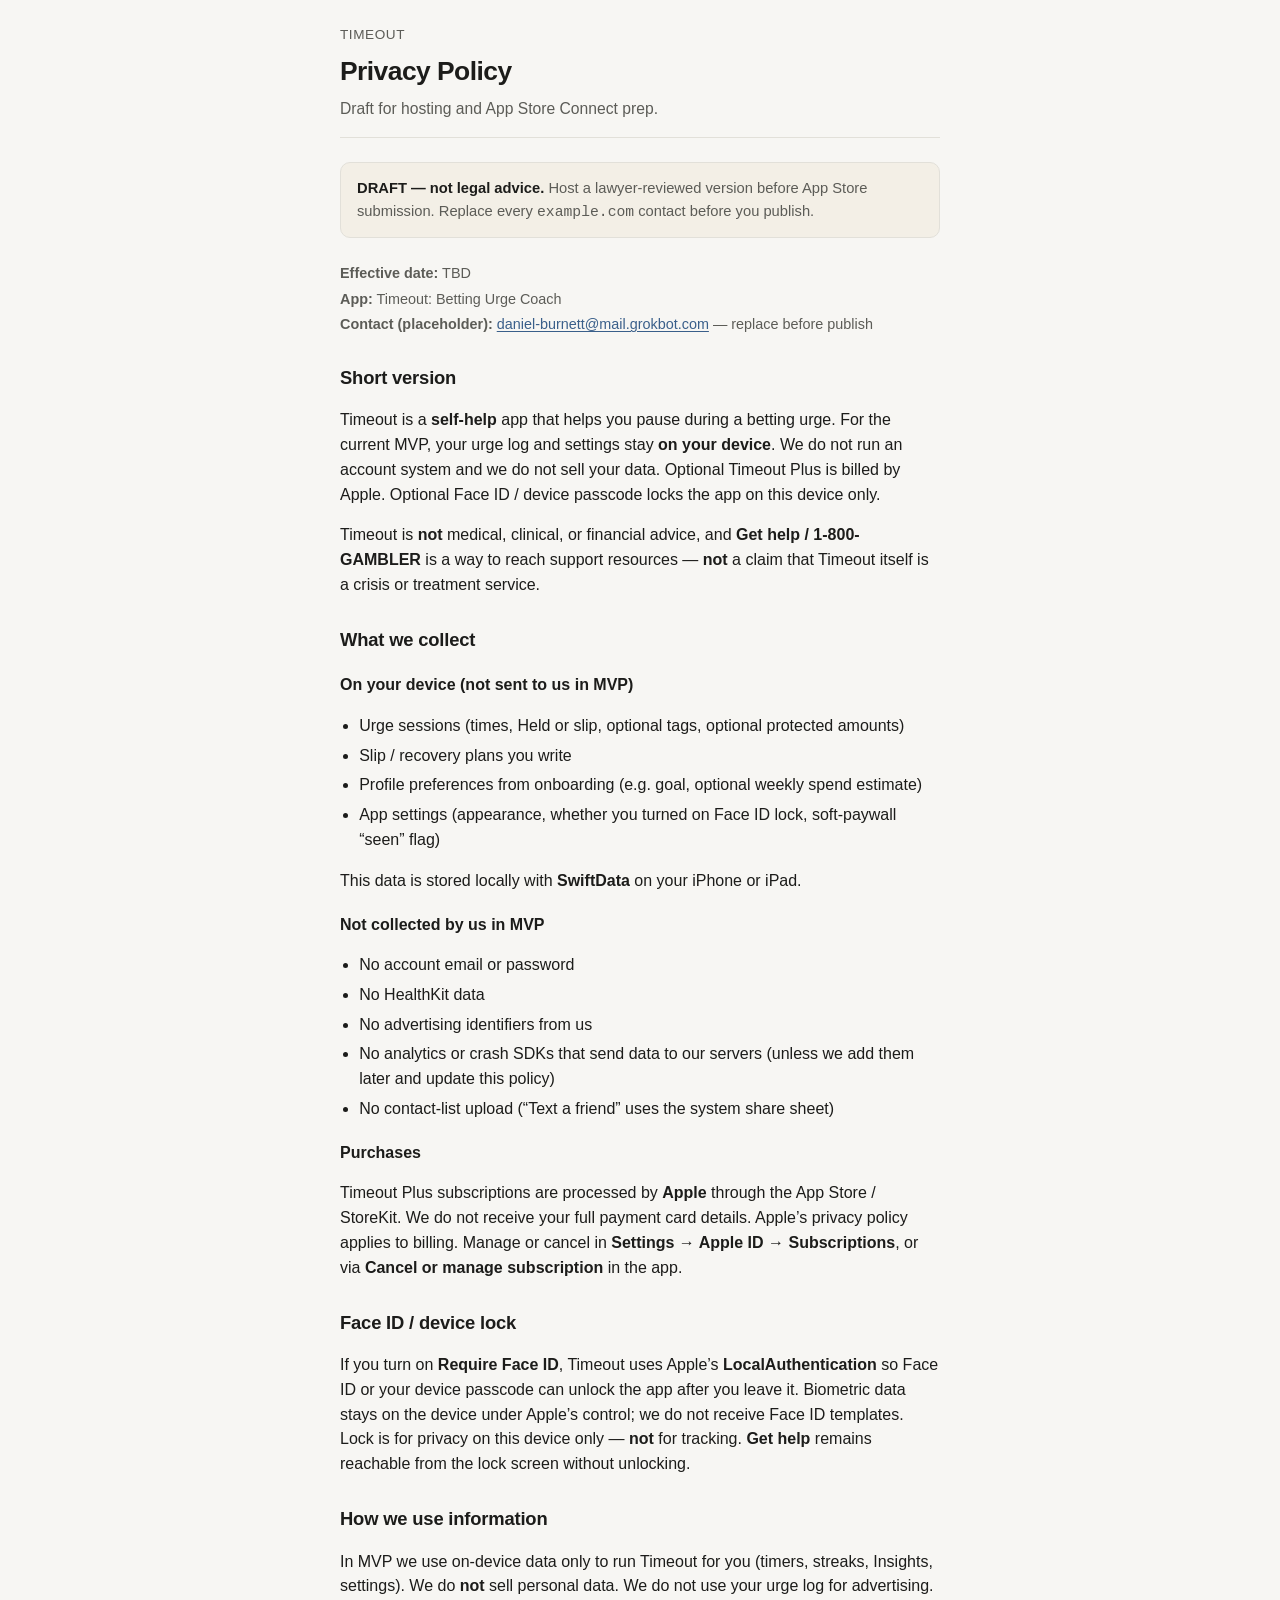
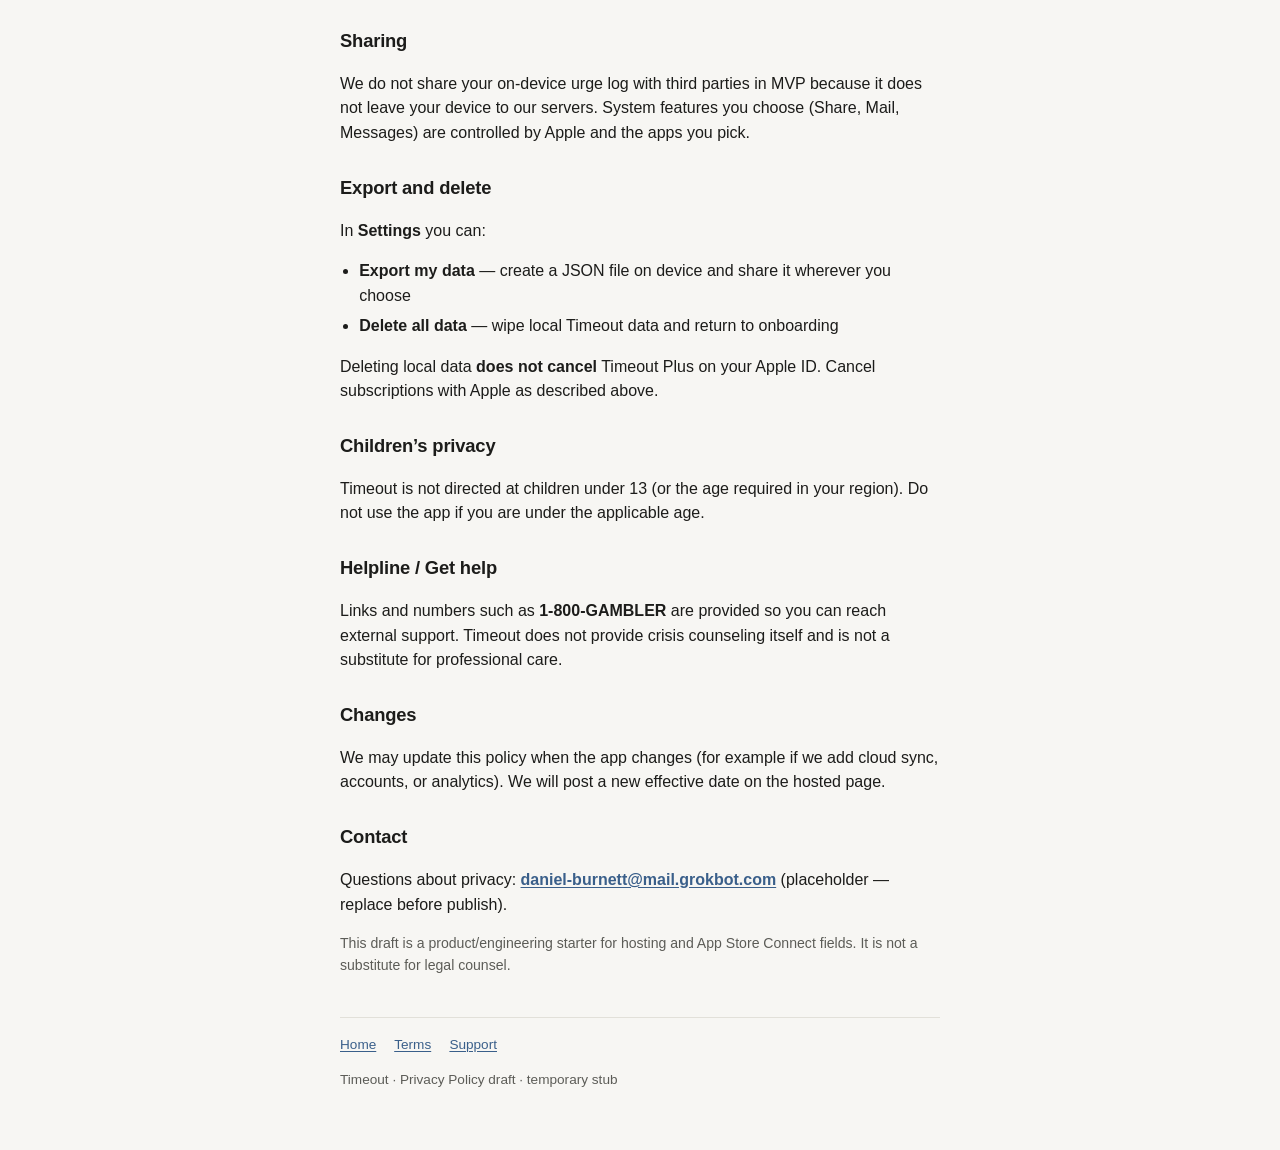
==== privacy.html @ 13711ab1 "Add Timeout legal pages for GitHub Pages. Publish the privacy, terms, support, and hub pages at the " ====
<!DOCTYPE html>
<html lang="en">
<head>
  <meta charset="utf-8" />
  <meta name="viewport" content="width=device-width, initial-scale=1" />
  <meta name="description" content="Timeout Privacy Policy draft — on-device MVP." />
  <title>Privacy Policy — Timeout</title>
  <link rel="stylesheet" href="styles.css" />
</head>
<body>
  <div class="wrap">
    <header>
      <p class="brand">Timeout</p>
      <h1>Privacy Policy</h1>
      <p class="lede">Draft for hosting and App Store Connect prep.</p>
    </header>

    <div class="banner" role="note">
      <strong>DRAFT — not legal advice.</strong> Host a lawyer-reviewed version before App Store submission.
      Replace every <code>example.com</code> contact before you publish.
    </div>

    <div class="meta">
      <p><strong>Effective date:</strong> TBD</p>
      <p><strong>App:</strong> Timeout: Betting Urge Coach</p>
      <p><strong>Contact (placeholder):</strong> <a href="mailto:daniel-burnett@mail.grokbot.com">daniel-burnett@mail.grokbot.com</a> — replace before publish</p>
    </div>

    <article>
      <h2>Short version</h2>
      <p>
        Timeout is a <strong>self-help</strong> app that helps you pause during a betting urge.
        For the current MVP, your urge log and settings stay <strong>on your device</strong>.
        We do not run an account system and we do not sell your data.
        Optional Timeout Plus is billed by Apple.
        Optional Face ID / device passcode locks the app on this device only.
      </p>
      <p>
        Timeout is <strong>not</strong> medical, clinical, or financial advice, and
        <strong>Get help / 1-800-GAMBLER</strong> is a way to reach support resources —
        <strong>not</strong> a claim that Timeout itself is a crisis or treatment service.
      </p>

      <h2>What we collect</h2>

      <h3>On your device (not sent to us in MVP)</h3>
      <ul>
        <li>Urge sessions (times, Held or slip, optional tags, optional protected amounts)</li>
        <li>Slip / recovery plans you write</li>
        <li>Profile preferences from onboarding (e.g. goal, optional weekly spend estimate)</li>
        <li>App settings (appearance, whether you turned on Face ID lock, soft-paywall “seen” flag)</li>
      </ul>
      <p>This data is stored locally with <strong>SwiftData</strong> on your iPhone or iPad.</p>

      <h3>Not collected by us in MVP</h3>
      <ul>
        <li>No account email or password</li>
        <li>No HealthKit data</li>
        <li>No advertising identifiers from us</li>
        <li>No analytics or crash SDKs that send data to our servers (unless we add them later and update this policy)</li>
        <li>No contact-list upload (“Text a friend” uses the system share sheet)</li>
      </ul>

      <h3>Purchases</h3>
      <p>
        Timeout Plus subscriptions are processed by <strong>Apple</strong> through the App Store / StoreKit.
        We do not receive your full payment card details. Apple’s privacy policy applies to billing.
        Manage or cancel in <strong>Settings → Apple ID → Subscriptions</strong>, or via
        <strong>Cancel or manage subscription</strong> in the app.
      </p>

      <h2>Face ID / device lock</h2>
      <p>
        If you turn on <strong>Require Face ID</strong>, Timeout uses Apple’s <strong>LocalAuthentication</strong>
        so Face ID or your device passcode can unlock the app after you leave it.
        Biometric data stays on the device under Apple’s control; we do not receive Face ID templates.
        Lock is for privacy on this device only — <strong>not</strong> for tracking.
        <strong>Get help</strong> remains reachable from the lock screen without unlocking.
      </p>

      <h2>How we use information</h2>
      <p>
        In MVP we use on-device data only to run Timeout for you (timers, streaks, Insights, settings).
        We do <strong>not</strong> sell personal data. We do not use your urge log for advertising.
      </p>

      <h2>Sharing</h2>
      <p>
        We do not share your on-device urge log with third parties in MVP because it does not leave your device to our servers.
        System features you choose (Share, Mail, Messages) are controlled by Apple and the apps you pick.
      </p>

      <h2>Export and delete</h2>
      <p>In <strong>Settings</strong> you can:</p>
      <ul>
        <li><strong>Export my data</strong> — create a JSON file on device and share it wherever you choose</li>
        <li><strong>Delete all data</strong> — wipe local Timeout data and return to onboarding</li>
      </ul>
      <p>
        Deleting local data <strong>does not cancel</strong> Timeout Plus on your Apple ID.
        Cancel subscriptions with Apple as described above.
      </p>

      <h2>Children’s privacy</h2>
      <p>
        Timeout is not directed at children under 13 (or the age required in your region).
        Do not use the app if you are under the applicable age.
      </p>

      <h2>Helpline / Get help</h2>
      <p>
        Links and numbers such as <strong>1-800-GAMBLER</strong> are provided so you can reach external support.
        Timeout does not provide crisis counseling itself and is not a substitute for professional care.
      </p>

      <h2>Changes</h2>
      <p>
        We may update this policy when the app changes (for example if we add cloud sync, accounts, or analytics).
        We will post a new effective date on the hosted page.
      </p>

      <h2>Contact</h2>
      <p>
        Questions about privacy: <a href="mailto:daniel-burnett@mail.grokbot.com"><strong>daniel-burnett@mail.grokbot.com</strong></a>
        (placeholder — replace before publish).
      </p>
      <p class="disclaimer">
        This draft is a product/engineering starter for hosting and App Store Connect fields.
        It is not a substitute for legal counsel.
      </p>
    </article>

    <footer>
      <nav aria-label="Footer">
        <a href="index.html">Home</a>
        <a href="terms.html">Terms</a>
        <a href="support.html">Support</a>
      </nav>
      <p>Timeout · Privacy Policy draft · temporary stub</p>
    </footer>
  </div>
</body>
</html>
---- styles.css ----
:root {
  --bg: #f7f6f3;
  --ink: #1c1c1a;
  --muted: #5c5c57;
  --line: #e2e0d9;
  --link: #3a5f8a;
  --link-hover: #2a4a6e;
  --card: #ffffff;
  --accent: #4a6fa5;
  --warn-bg: #f3efe6;
}
* { box-sizing: border-box; }
html { -webkit-text-size-adjust: 100%; }
body {
  margin: 0;
  font-family: -apple-system, BlinkMacSystemFont, "Segoe UI", Roboto, Helvetica, Arial, sans-serif;
  background: var(--bg);
  color: var(--ink);
  line-height: 1.55;
  font-size: 16px;
}
a { color: var(--link); text-decoration: underline; text-underline-offset: 2px; }
a:hover { color: var(--link-hover); }
.wrap {
  max-width: 40rem;
  margin: 0 auto;
  padding: 1.5rem 1.25rem 3rem;
}
header {
  border-bottom: 1px solid var(--line);
  padding-bottom: 1rem;
  margin-bottom: 1.5rem;
}
.brand {
  font-size: 0.85rem;
  letter-spacing: 0.04em;
  text-transform: uppercase;
  color: var(--muted);
  margin: 0 0 0.35rem;
}
h1 {
  font-size: 1.65rem;
  font-weight: 650;
  margin: 0 0 0.35rem;
  letter-spacing: -0.02em;
}
.lede { color: var(--muted); margin: 0; font-size: 0.98rem; }
.banner {
  background: var(--warn-bg);
  border: 1px solid var(--line);
  border-radius: 10px;
  padding: 0.85rem 1rem;
  margin: 0 0 1.5rem;
  color: var(--muted);
  font-size: 0.92rem;
}
.banner strong { color: var(--ink); }
nav.toc {
  display: flex;
  flex-wrap: wrap;
  gap: 0.65rem 1.1rem;
  margin: 0 0 1.75rem;
  padding: 0;
}
nav.toc a { font-weight: 500; }
.card {
  background: var(--card);
  border: 1px solid var(--line);
  border-radius: 12px;
  padding: 1.15rem 1.2rem;
  margin: 0 0 1rem;
}
.card h2 {
  font-size: 1.05rem;
  margin: 0 0 0.45rem;
}
.card p { margin: 0; color: var(--muted); font-size: 0.95rem; }
.card p + p { margin-top: 0.55rem; }
ul.links {
  list-style: none;
  padding: 0;
  margin: 0;
}
ul.links li {
  border-bottom: 1px solid var(--line);
}
ul.links li:last-child { border-bottom: none; }
ul.links a {
  display: block;
  padding: 0.85rem 0.15rem;
  text-decoration: none;
  color: var(--ink);
  font-weight: 550;
}
ul.links a:hover { color: var(--link); }
ul.links .hint {
  display: block;
  font-weight: 400;
  color: var(--muted);
  font-size: 0.88rem;
  margin-top: 0.15rem;
}
article h2 {
  font-size: 1.15rem;
  margin: 1.75rem 0 0.55rem;
  letter-spacing: -0.01em;
}
article h3 {
  font-size: 1rem;
  margin: 1.2rem 0 0.4rem;
}
article p, article li { color: var(--ink); }
article ul { padding-left: 1.2rem; }
article li { margin: 0.3rem 0; }
.meta {
  color: var(--muted);
  font-size: 0.9rem;
  margin: 0 0 1rem;
}
.meta p { margin: 0.2rem 0; }
footer {
  margin-top: 2.5rem;
  padding-top: 1rem;
  border-top: 1px solid var(--line);
  color: var(--muted);
  font-size: 0.85rem;
}
footer nav { margin-bottom: 0.65rem; }
footer a { margin-right: 0.9rem; }
.disclaimer {
  font-size: 0.88rem;
  color: var(--muted);
}
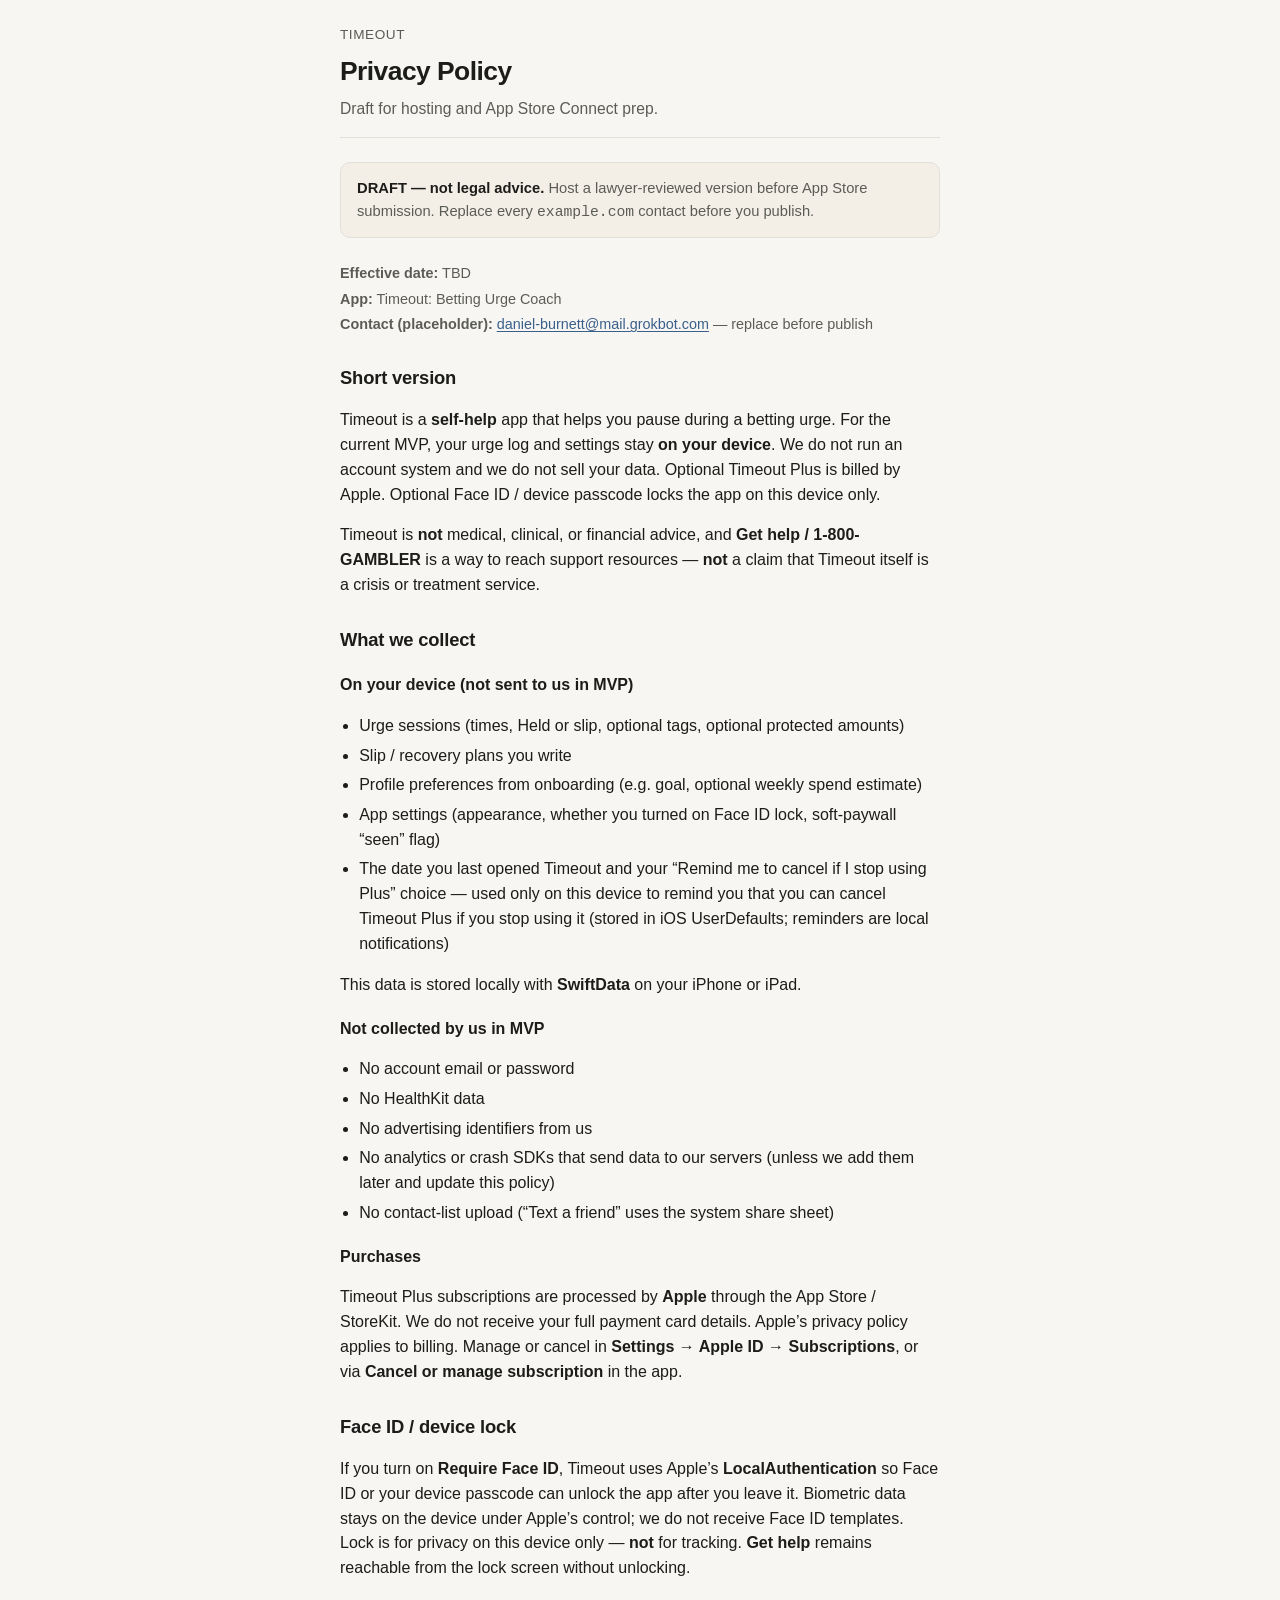
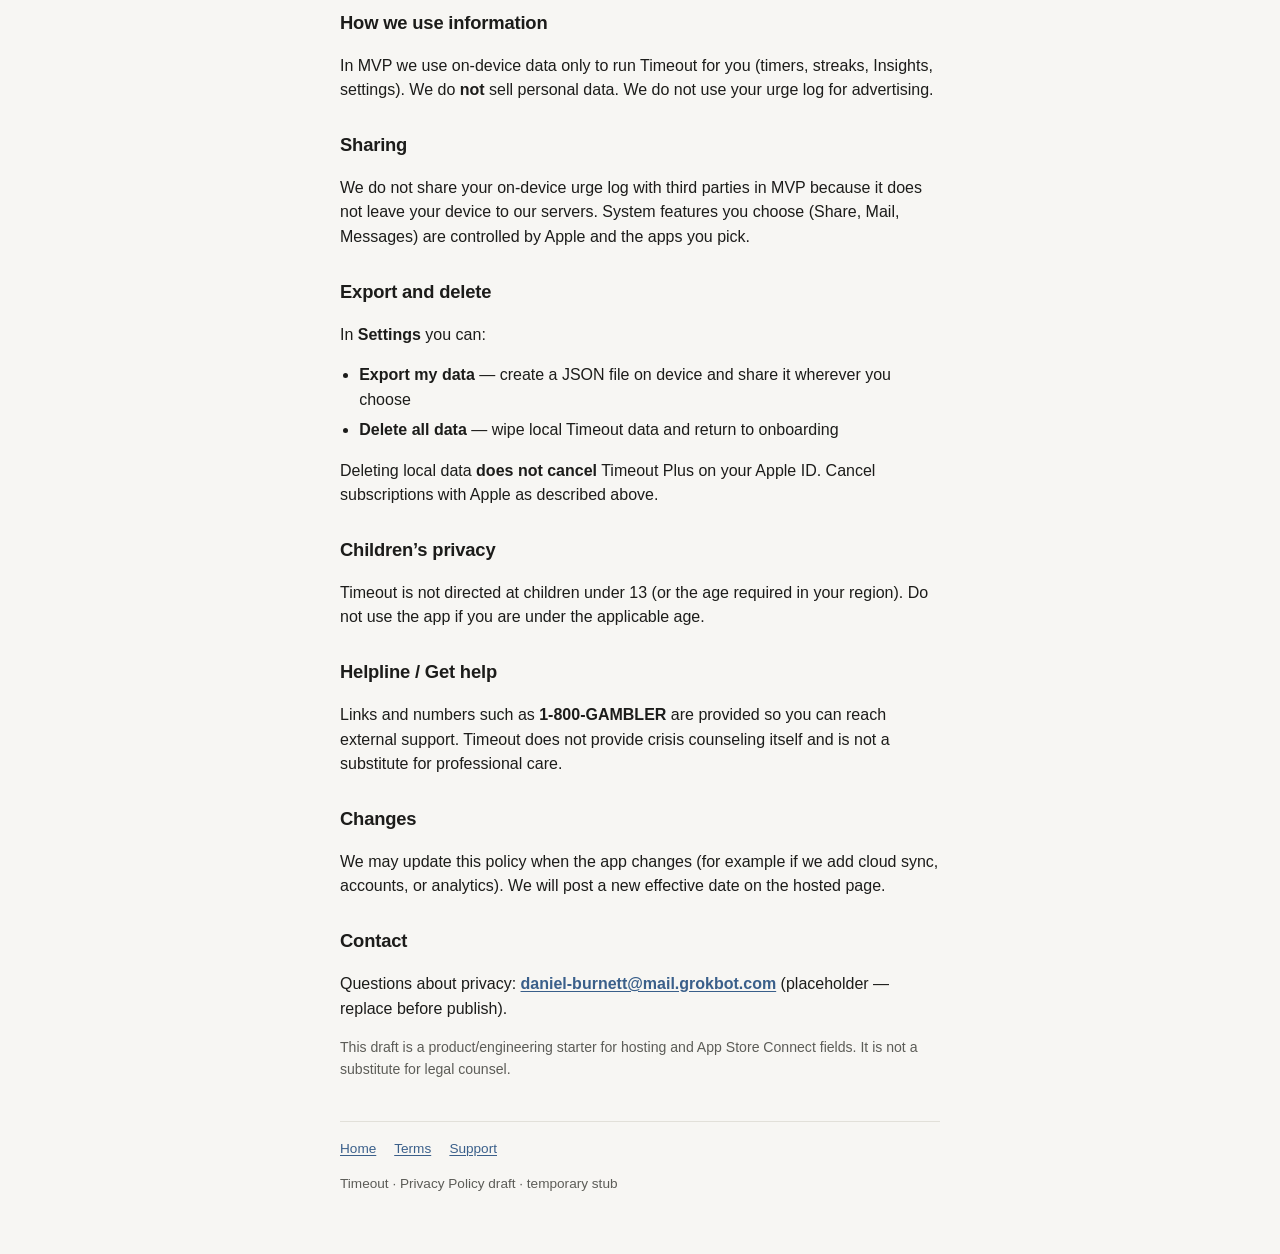
==== commit 0a891bd4: "Privacy: note on-device last-use date for inactivity cancel reminder Co-authored-by: daniel-burnett " ====
--- a/privacy.html
+++ b/privacy.html
@@ -49,6 +49,7 @@
         <li>Slip / recovery plans you write</li>
         <li>Profile preferences from onboarding (e.g. goal, optional weekly spend estimate)</li>
         <li>App settings (appearance, whether you turned on Face ID lock, soft-paywall “seen” flag)</li>
+        <li>The date you last opened Timeout and your “Remind me to cancel if I stop using Plus” choice — used only on this device to remind you that you can cancel Timeout Plus if you stop using it (stored in iOS UserDefaults; reminders are local notifications)</li>
       </ul>
       <p>This data is stored locally with <strong>SwiftData</strong> on your iPhone or iPad.</p>
 
